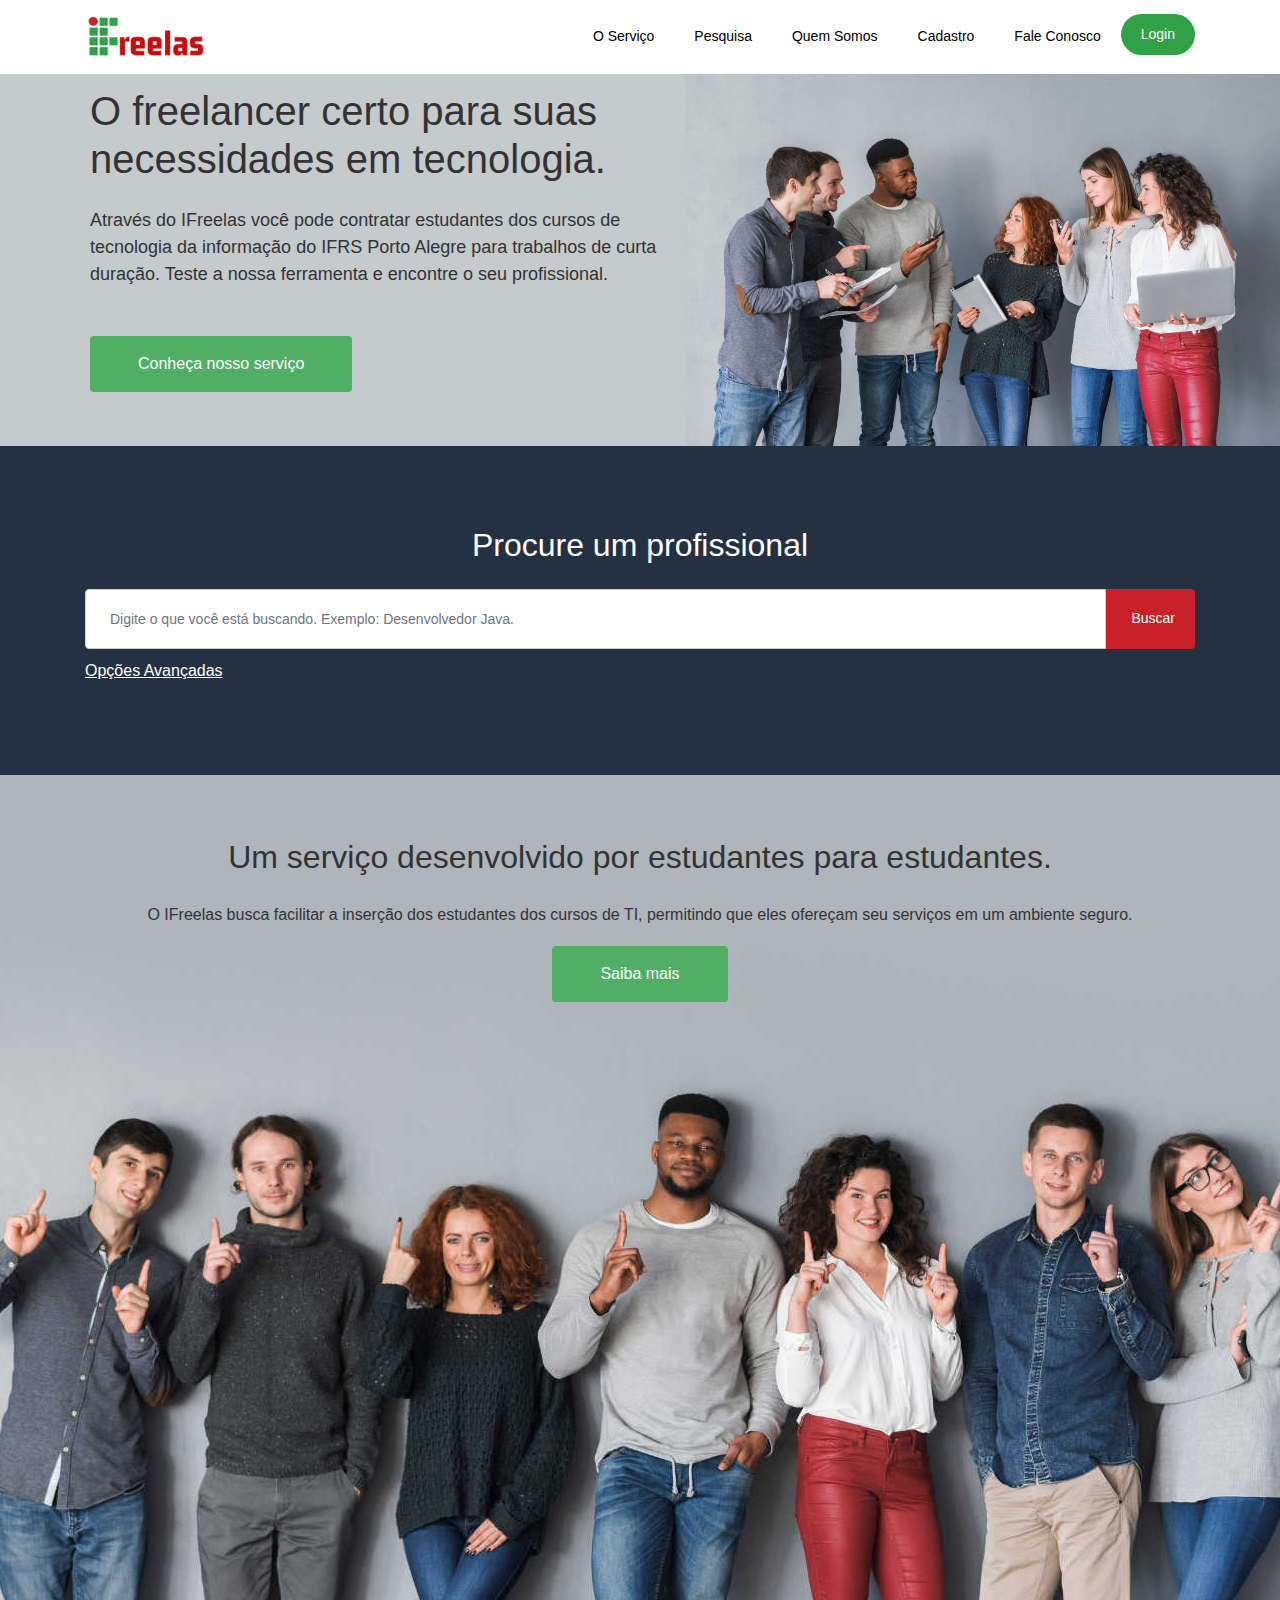
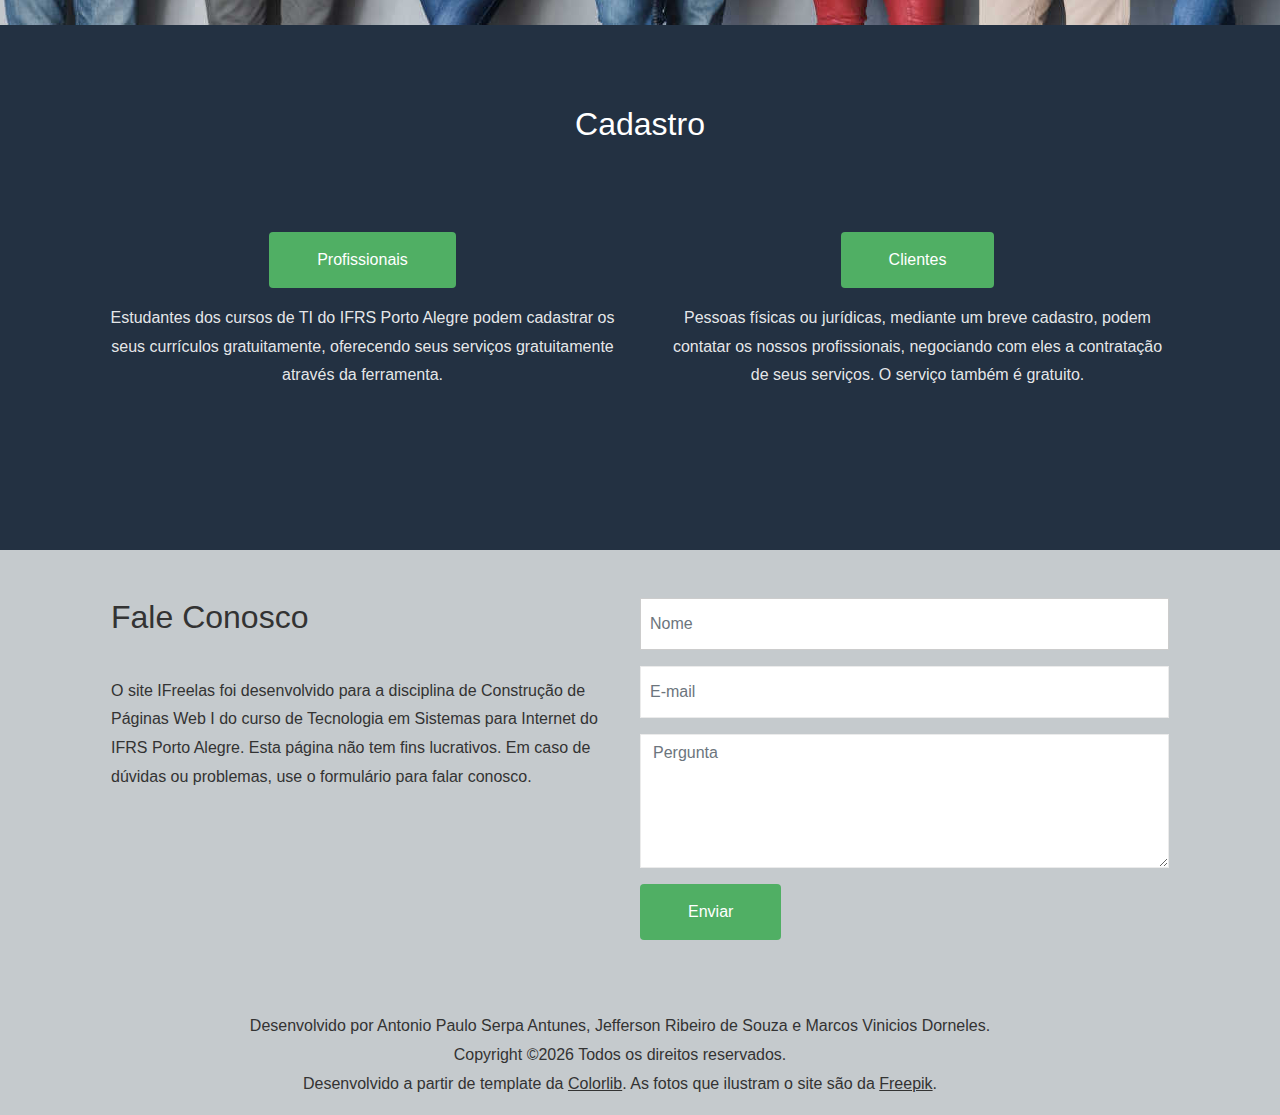
==== index.html @ c7a05c67 "Upload de arquivos, versão apresentada na aula final de CPW1, já com correções de CSS solicitadas pe" ====
﻿<!DOCTYPE html>
<html lang="pt-br">
  <head>
    <title>IFreelas</title>
    <meta charset="utf-8">
    <meta name="description" content="O IFreelas é uma base de dados de alunos e ex-alunos dos cursos da área de TI do IFRS Porto Alegre. Nele é possível localizar profissionais para trabalhos fixos ou de freelancers."/>
    <meta name="author" content="Desenvolvido por Antonio Paulo Serpa Antunes, Jefferson Ribeiro de Souza e Marcos Vinicios Dorneles">
    <meta name="viewport" content="width=device-width, initial-scale=1, shrink-to-fit=no">
    <link rel="stylesheet" href="css/open-iconic-bootstrap.min.css">
    <link rel="stylesheet" href="css/magnific-popup.css">
    <link rel="stylesheet" href="css/aos.css">      
    <link rel="stylesheet" href="css/style.css">
  </head>
  <body>

    
	  <nav class="navbar navbar-expand-lg ftco_navbar ftco-navbar-light" id="ftco-navbar">
	    <div class="container">
	      <a class="navbar-brand" href="index.html"><img src="images/logo_ifreelaspp.png" alt="IFreelas" title="IFreelas"></a>
	      <button class="navbar-toggler" type="button" data-toggle="collapse" data-target="#ftco-nav" aria-controls="ftco-nav" aria-expanded="false" aria-label="Toggle navigation">
	        <span class="oi oi-menu"></span> Menu
	      </button>

	      <div class="collapse navbar-collapse" id="ftco-nav">
	        <ul class="navbar-nav ml-auto">
	          <li class="nav-item"><a href="#servicos" class="nav-link">O Serviço</a></li>
	          <li class="nav-item"><a href="#pesquisa" class="nav-link">Pesquisa</a></li>
	          <li class="nav-item"><a href="#quemsomos" class="nav-link">Quem Somos</a></li>
	          <li class="nav-item"><a href="#cadastro" class="nav-link">Cadastro</a></li>
	          <li class="nav-item"><a href="#faleconosco" class="nav-link">Fale Conosco</a></li>
	          <li class="nav-item cta"><a href="login.html" class="nav-link open-popup-link"><span>Login</span></a></li>
	        </ul>
	      </div>
	    </div>

      </nav>
    <!-- END nav -->


    <section id="servicos" class="home-slider owl-carousel">
      <div class="slider-item">
          <div class="row slider-text align-items-center">

            <div class="col-md-6">
                <h1 class="mb-4 mt-5">O freelancer certo para suas necessidades em tecnologia.</h1>
              <p class="mb-4 mb-md-5 sub-p">Através do IFreelas você pode contratar estudantes dos cursos de tecnologia da informação do IFRS Porto Alegre para trabalhos de curta duração. Teste a nossa ferramenta e encontre o seu profissional.
</p>
              <p><a href="servico.html" class="btn btn-primary p-3 px-xl-5 py-xl-3">Conheça nosso serviço</a></p>
            </div>
            <div class="col-md-6 col-sm-12">
              <img src="images/foto1.jpg" class="img-fluid" alt="Esta foto foi gentilmente cedida pelo Freepik - br.freepik.com</a>">
            </div>

          </div>
      </div>
    </section>
    
    <section id="pesquisa" class="ftco-domain">
    	<div class="container">
    		<div class="row d-flex">
   			<div class="col-lg-12 text-center heading-white mb-4 mb-sm-4 mb-lg-0">
 					<h2>Procure um profissional</h2>
    			</div>
			</div>
			<div class="row d-flex">
    			<div class="col-lg-12">
    				<form action="#" class="domain-form d-flex">
              <div class="form-group domain-name">
                <input type="text" class="form-control name px-4" placeholder="Digite o que você está buscando. Exemplo: Desenvolvedor Java.">
              </div>
              <div class="form-group d-flex">
                <input type="button" class="search-domain btn btn-primary text-center" value="Buscar" id="botaotemp1">
	            </div>
            </form>
            <p class="domain-price mt-2"><a href="pesquisa.html">Opções Avançadas</a></p>
    			</div>
    		</div>
    	</div>
    </section>
	
	
   <section id="quemsomos" class="bg-light">
       <div class="container">
           <div class="row text-center  ">

              <div class="col-md-12 wrap col-sm-12 ftco-animate">
            	<h2 class="mb-4 mt-5">Um serviço desenvolvido por estudantes para estudantes.</h2>
                <p class="sub-p">O IFreelas busca facilitar a inserção dos estudantes dos cursos de TI, permitindo que eles ofereçam seu serviços em um ambiente seguro.</p>
                <p><a href="quemsomos.html" class="btn btn-primary p-3 px-xl-5 py-xl-3">Saiba mais</a></p>
              </div>

              

          </div>    
        </div>
    </section>
	
	<section id="cadastro" class="ftco-domain">
<div class="container">
<div class="row justify-content-center heading-white mb-5 pb-3">
<h2>Cadastro</h2>
</div>
    
<div class="row justify-content-center mb-5 pb-3">
<div class="col-md-6 text-center heading-section heading-section-white">
<p><a href="cadastro_pro.html" class="btn btn-primary p-3 px-xl-5 py-xl-3">Profissionais</a></p>
<p>Estudantes dos cursos de TI do IFRS Porto Alegre podem cadastrar os seus currículos gratuitamente, oferecendo seus serviços gratuitamente através da ferramenta.</p>
</div>

<div class="col-md-6 text-center heading-section heading-section-white">
<p><a href="cadastro_cli.html" class="btn btn-primary p-3 px-xl-5 py-xl-3">Clientes</a></p>
<p>Pessoas físicas ou jurídicas, mediante um breve cadastro, podem contatar os nossos profissionais, negociando com eles a contratação de seus serviços. O serviço também é gratuito.</p>
</div>
</div>

</div>
</section>
    
    <footer id="faleconosco" class="ftco-footer ftco-section">
      <div class="container">
        <div class="row mb-5">
          <div class="col-md">
            <div class="ftco-footer-widget mb-4">
              <h2>Fale Conosco</h2>
              <p>O site IFreelas foi desenvolvido para a disciplina de Construção de Páginas Web I do curso de Tecnologia em Sistemas para Internet do IFRS Porto Alegre. Esta página não tem fins lucrativos. Em caso de dúvidas ou problemas, use o formulário para falar conosco.</p>
            </div>
          </div>
          <div class="col-md">
             <div class="ftco-footer-widget mb-4">
              <form action="#">
              <div class="form-group">
                <input name="nome" type="text" class="form-control" placeholder="Nome" required>
              </div>
              <div class="form-group">
                <input name="email" type="email" class="form-control" placeholder="E-mail" required>
              </div>
              <div class="form-group">
                <textarea name="mensagem" cols="30" rows="5" class="form-control" placeholder="Pergunta" required></textarea>
              </div>
              <div class="form-group">
                <input type="submit" value="Enviar" class="btn btn-primary py-3 px-5">
              </div>
            </form>
            </div>
          </div>
         
        </div>
        <div class="row">
          <div class="col-md-12 text-center">

            <p>Desenvolvido por Antonio Paulo Serpa Antunes, Jefferson Ribeiro de Souza e Marcos Vinicios Dorneles.<br>Copyright &copy;<script>document.write(new Date().getFullYear());</script> Todos os direitos reservados.<br> Desenvolvido a partir de template da <a href="https://colorlib.com" target="_blank">Colorlib</a>. As fotos que ilustram o site são da <a href="https://br.freepik.com/fotos-vetores-gratis/pessoas">Freepik</a>.</p>
          </div>
        </div>
      </div>
    </footer>
    

  <script src="js/jquery.min.js"></script>
  <script src="js/jquery-migrate-3.0.1.min.js"></script>
  <script src="js/bootstrap.min.js"></script>
  <script src="js/jquery.easing.1.3.js"></script>
  <script src="js/jquery.waypoints.min.js"></script>
  <script src="js/jquery.stellar.min.js"></script>
  <script src="js/aos.js"></script>
  <script src="js/scrollax.min.js"></script>
  <script src="js/jquery.magnific-popup.min.js"></script>
  <script src="js/main.js"></script>
    
  </body>
</html>
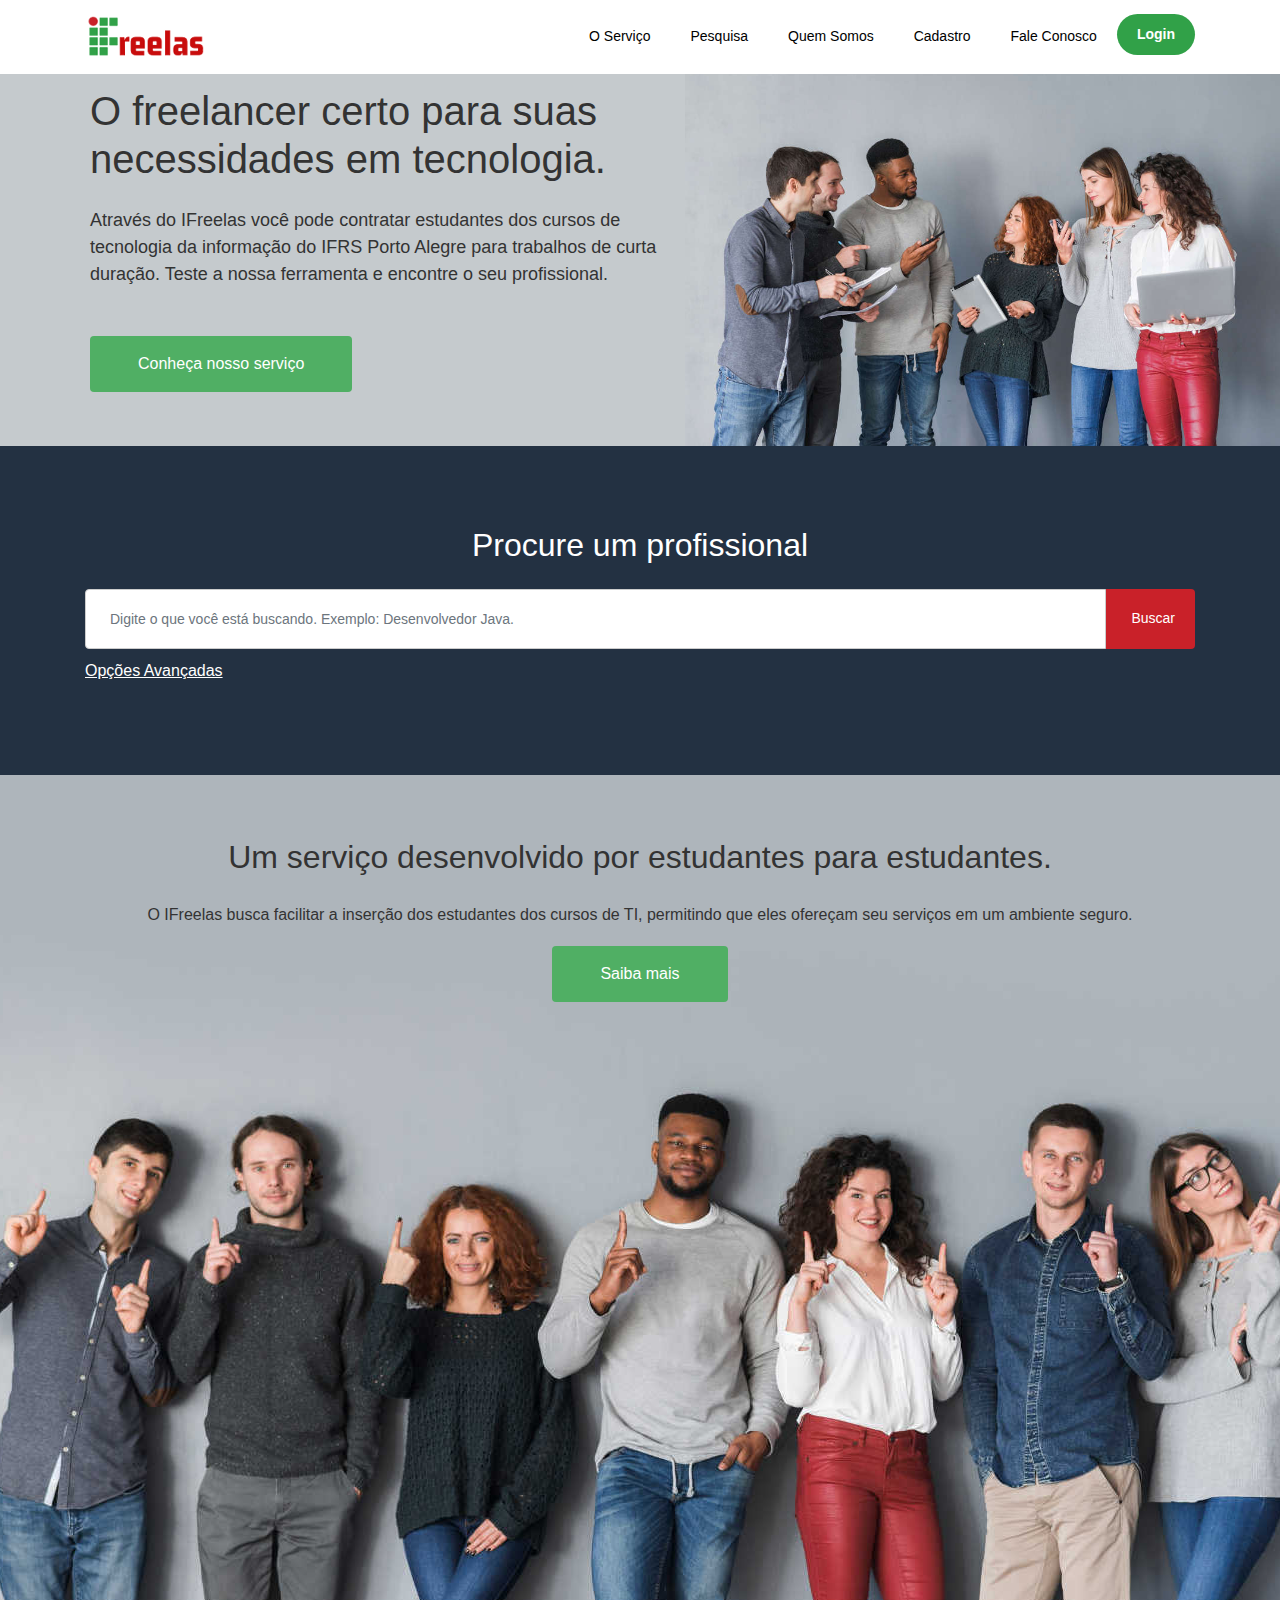
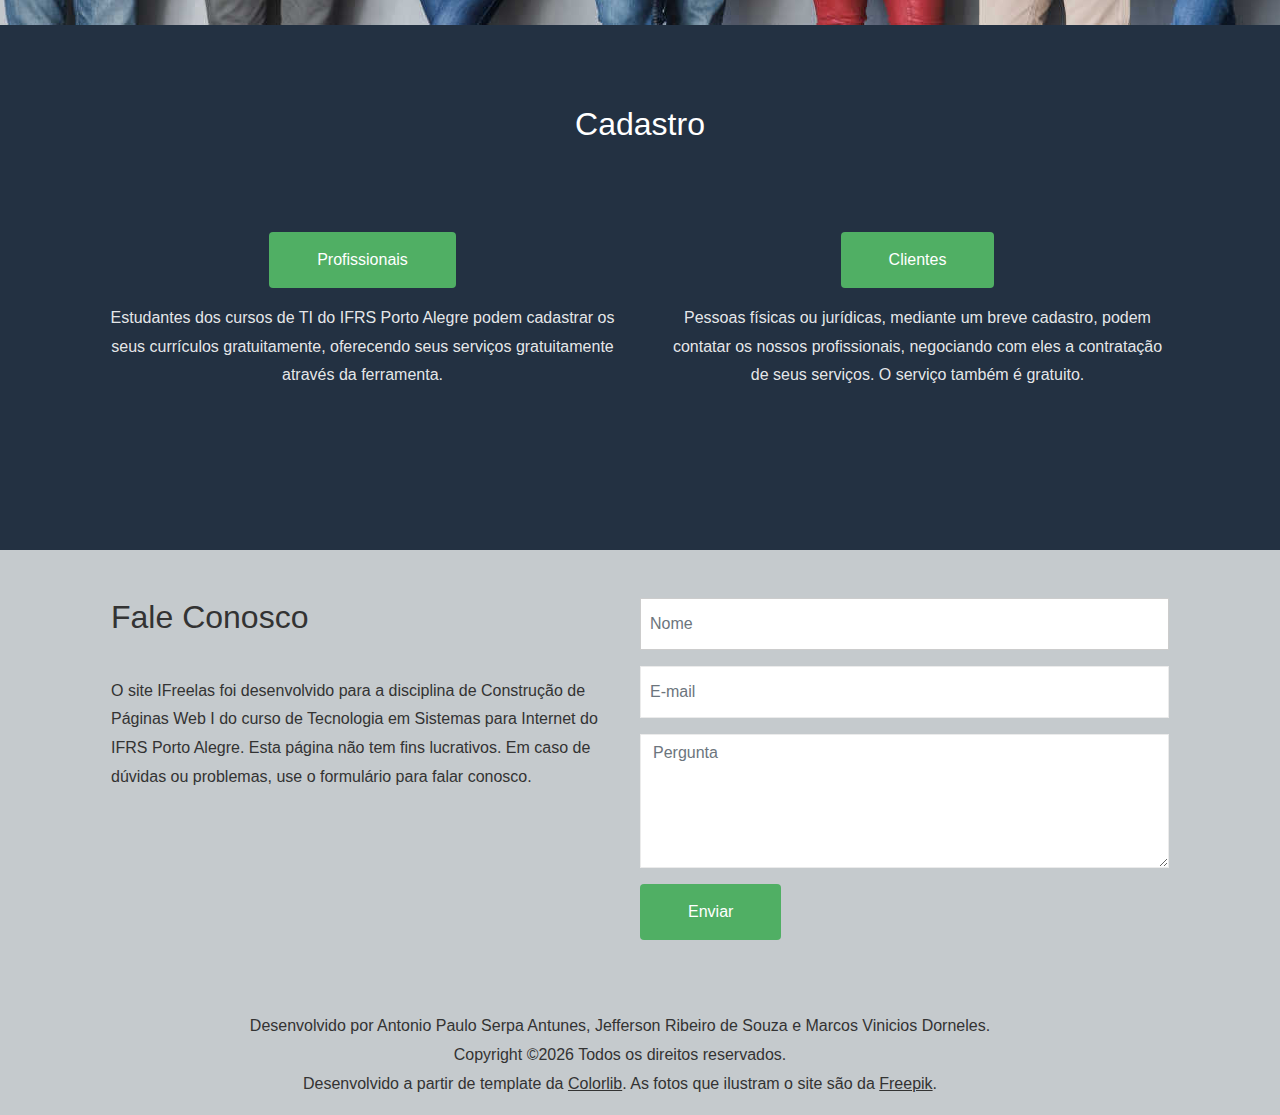
==== commit 3fc76c8d: "Consertado erro de JS; removidos arquivos CSS" ====
--- a/index.html
+++ b/index.html
@@ -69,7 +69,7 @@
                 <input type="text" class="form-control name px-4" placeholder="Digite o que você está buscando. Exemplo: Desenvolvedor Java.">
               </div>
               <div class="form-group d-flex">
-                <input type="button" class="search-domain btn btn-primary text-center" value="Buscar" id="botaotemp1">
+                <input type="button" class="search-domain btn btn-primary text-center" value="Buscar" id="botaotemp1" onclick="javascript:location.href='result.html'">
 	            </div>
             </form>
             <p class="domain-price mt-2"><a href="pesquisa.html">Opções Avançadas</a></p>
@@ -147,7 +147,6 @@
         </div>
         <div class="row">
           <div class="col-md-12 text-center">
-
             <p>Desenvolvido por Antonio Paulo Serpa Antunes, Jefferson Ribeiro de Souza e Marcos Vinicios Dorneles.<br>Copyright &copy;<script>document.write(new Date().getFullYear());</script> Todos os direitos reservados.<br> Desenvolvido a partir de template da <a href="https://colorlib.com" target="_blank">Colorlib</a>. As fotos que ilustram o site são da <a href="https://br.freepik.com/fotos-vetores-gratis/pessoas">Freepik</a>.</p>
           </div>
         </div>
